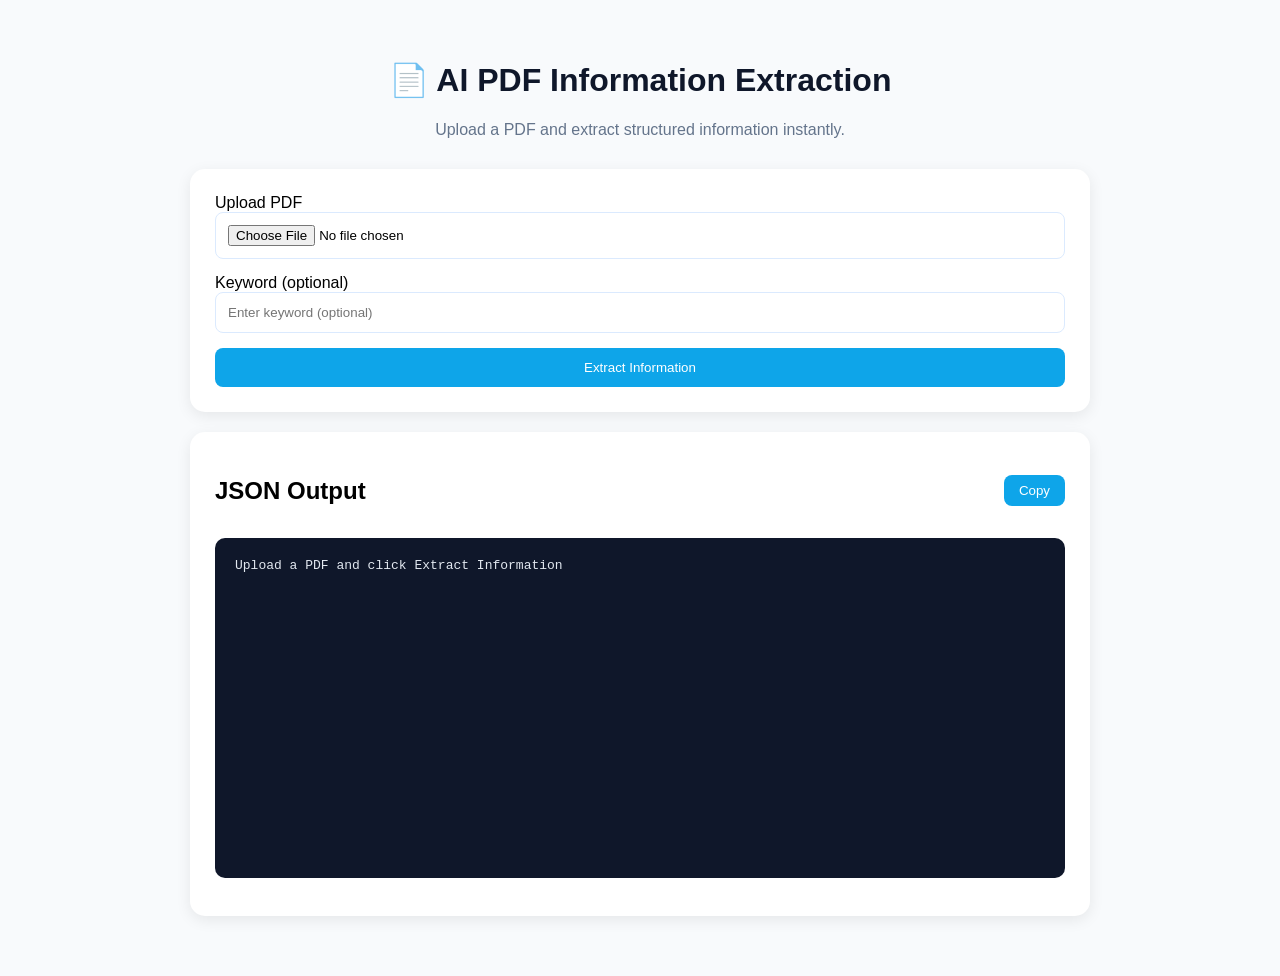
==== frontend/index.html @ ab2ca1a2 "Updated" ====
<!DOCTYPE html>
<html lang="en">
<head>
    <meta charset="UTF-8">
    <meta name="viewport" content="width=device-width, initial-scale=1.0">
    <title>AI PDF Information Extraction</title>
    <link rel="stylesheet" href="style.css">
</head>
<body>

<div class="container">

    <h1>📄 AI PDF Information Extraction</h1>

    <p>
        Upload a PDF and extract structured information instantly.
    </p>

    <div class="card">

        <label for="pdfFile">Upload PDF</label>
        <input
            type="file"
            id="pdfFile"
            accept=".pdf"
            title="Upload a PDF file"
        >

        <label for="keyword">Keyword (optional)</label>
        <input
            type="text"
            id="keyword"
            placeholder="Enter keyword (optional)"
            title="Enter a keyword to filter extraction"
        >

        <button onclick="extractData()">
            Extract Information
        </button>

    </div>

    <div class="output">

        <div class="output-header">

            <h2>JSON Output</h2>

            <button onclick="copyJson()">
                Copy
            </button>

        </div>

        <pre id="responseBox">
Upload a PDF and click Extract Information
        </pre>

    </div>

</div>

<script src="script.js"></script>

</body>
</html>
---- frontend/style.css ----
body{
    margin:0;
    padding:40px;
    font-family:Arial,sans-serif;
    background:#f8fafc;
}

.container{
    max-width:900px;
    margin:auto;
}

h1{
    text-align:center;
    color:#0f172a;
}

p{
    text-align:center;
    color:#64748b;
    margin-bottom:30px;
}

.card,
.output{
    background:white;
    padding:25px;
    border-radius:15px;
    box-shadow:0 4px 15px rgba(0,0,0,0.08);
    margin-bottom:20px;
}

input{
    width:100%;
    padding:12px;
    margin-bottom:15px;
    border:1px solid #dbeafe;
    border-radius:8px;
    box-sizing:border-box;
}

button{
    width:100%;
    padding:12px;
    border:none;
    border-radius:8px;
    background:#0ea5e9;
    color:white;
    cursor:pointer;
}

button:hover{
    background:#0284c7;
}

.output-header{
    display:flex;
    justify-content:space-between;
    align-items:center;
}

.output-header button{
    width:auto;
    padding:8px 15px;
}

pre{
    background:#0f172a;
    color:#e2e8f0;
    padding:20px;
    border-radius:10px;
    min-height:300px;
    overflow:auto;
}
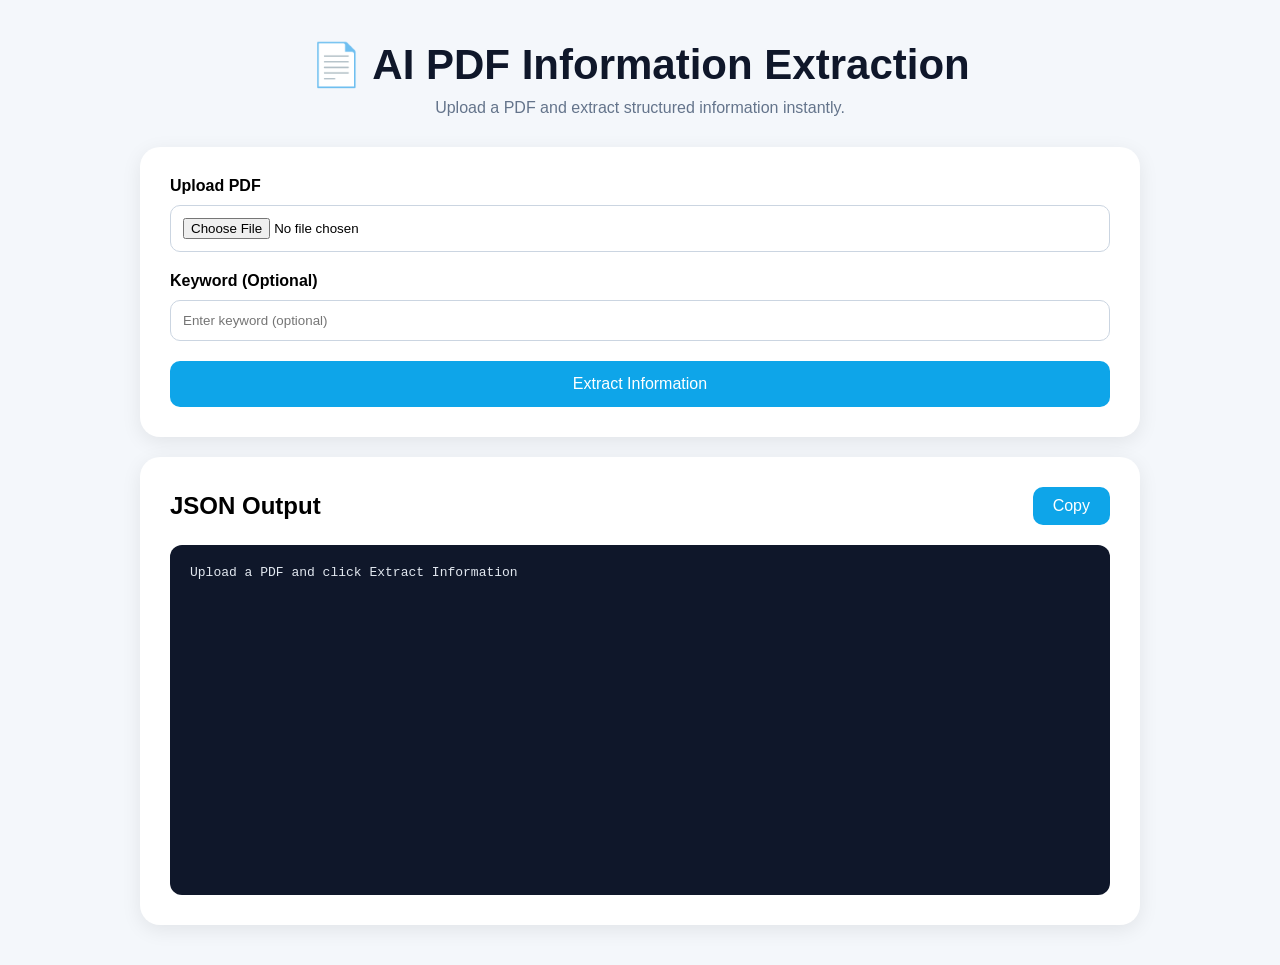
==== commit e3ec5f03: "Updated frontend" ====
--- a/frontend/index.html
+++ b/frontend/index.html
@@ -1,66 +1,66 @@
 <!DOCTYPE html>
 <html lang="en">
+
 <head>
     <meta charset="UTF-8">
     <meta name="viewport" content="width=device-width, initial-scale=1.0">
     <title>AI PDF Information Extraction</title>
     <link rel="stylesheet" href="style.css">
 </head>
+
 <body>
 
-<div class="container">
+    <div class="container">
 
-    <h1>📄 AI PDF Information Extraction</h1>
+        <div class="hero">
+            <h1>📄 AI PDF Information Extraction</h1>
+            <p>Upload a PDF and extract structured information instantly.</p>
+        </div>
 
-    <p>
-        Upload a PDF and extract structured information instantly.
-    </p>
+        <div class="card">
 
-    <div class="card">
+            <label>Upload PDF</label>
 
-        <label for="pdfFile">Upload PDF</label>
-        <input
-            type="file"
-            id="pdfFile"
-            accept=".pdf"
-            title="Upload a PDF file"
-        >
+            <input
+                type="file"
+                id="pdfFile"
+                accept=".pdf">
 
-        <label for="keyword">Keyword (optional)</label>
-        <input
-            type="text"
-            id="keyword"
-            placeholder="Enter keyword (optional)"
-            title="Enter a keyword to filter extraction"
-        >
+            <label>Keyword (Optional)</label>
 
-        <button onclick="extractData()">
-            Extract Information
-        </button>
+            <input
+                type="text"
+                id="keyword"
+                placeholder="Enter keyword (optional)">
 
-    </div>
-
-    <div class="output">
-
-        <div class="output-header">
-
-            <h2>JSON Output</h2>
-
-            <button onclick="copyJson()">
-                Copy
+            <button onclick="extractData()">
+                Extract Information
             </button>
 
         </div>
 
-        <pre id="responseBox">
+        <div class="output-card">
+
+            <div class="output-header">
+
+                <h2>JSON Output</h2>
+
+                <button onclick="copyJson()">
+                    Copy
+                </button>
+
+            </div>
+
+            <pre id="responseBox">
 Upload a PDF and click Extract Information
-        </pre>
+            </pre>
+
+        </div>
 
     </div>
 
-</div>
-
-<script src="script.js"></script>
+    <script src="script.js"></script>
 
 </body>
+
 </html>
--- a/frontend/style.css
+++ b/frontend/style.css
@@ -1,74 +1,98 @@
+*{
+    margin:0;
+    padding:0;
+    box-sizing:border-box;
+}
+
 body{
-    margin:0;
+    font-family:Arial,sans-serif;
+    background:#f4f7fb;
     padding:40px;
-    font-family:Arial,sans-serif;
-    background:#f8fafc;
 }
 
 .container{
-    max-width:900px;
+    max-width:1000px;
     margin:auto;
 }
 
-h1{
+.hero{
     text-align:center;
-    color:#0f172a;
-}
-
-p{
-    text-align:center;
-    color:#64748b;
     margin-bottom:30px;
 }
 
-.card,
-.output{
+.hero h1{
+    font-size:42px;
+    color:#0f172a;
+    margin-bottom:10px;
+}
+
+.hero p{
+    color:#64748b;
+}
+
+.card{
     background:white;
-    padding:25px;
-    border-radius:15px;
-    box-shadow:0 4px 15px rgba(0,0,0,0.08);
+    padding:30px;
+    border-radius:20px;
+    box-shadow:0 5px 20px rgba(0,0,0,0.08);
     margin-bottom:20px;
 }
 
-input{
+label{
+    display:block;
+    margin-bottom:10px;
+    font-weight:bold;
+}
+
+input[type="file"],
+input[type="text"]{
     width:100%;
     padding:12px;
-    margin-bottom:15px;
-    border:1px solid #dbeafe;
-    border-radius:8px;
-    box-sizing:border-box;
+    margin-bottom:20px;
+    border:1px solid #cbd5e1;
+    border-radius:10px;
 }
 
 button{
     width:100%;
-    padding:12px;
-    border:none;
-    border-radius:8px;
+    padding:14px;
     background:#0ea5e9;
     color:white;
+    border:none;
+    border-radius:10px;
     cursor:pointer;
+    font-size:16px;
 }
 
 button:hover{
     background:#0284c7;
 }
 
+.output-card{
+    background:white;
+    padding:30px;
+    border-radius:20px;
+    box-shadow:0 5px 20px rgba(0,0,0,0.08);
+}
+
 .output-header{
     display:flex;
     justify-content:space-between;
     align-items:center;
+    margin-bottom:20px;
 }
 
 .output-header button{
     width:auto;
-    padding:8px 15px;
+    padding:10px 20px;
 }
 
 pre{
     background:#0f172a;
     color:#e2e8f0;
     padding:20px;
-    border-radius:10px;
-    min-height:300px;
+    border-radius:12px;
+    min-height:350px;
     overflow:auto;
+    white-space:pre-wrap;
 }
